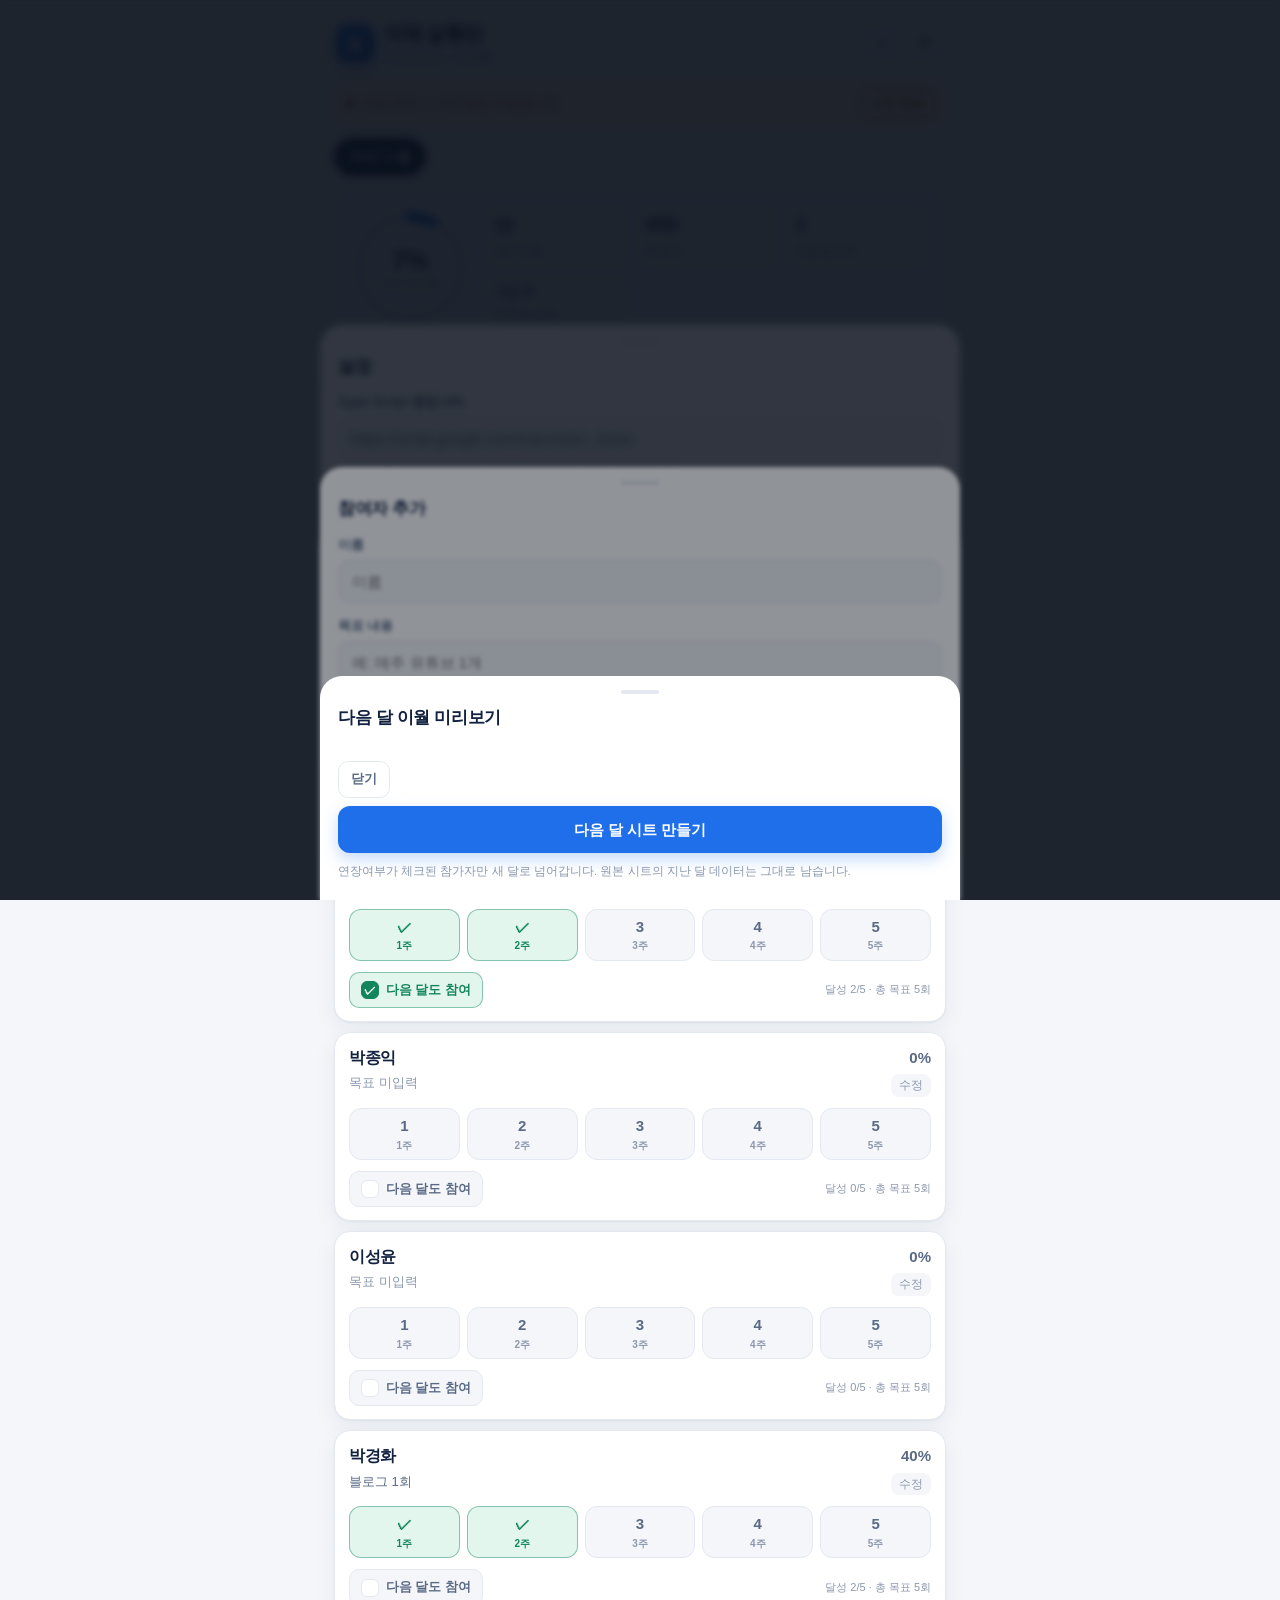
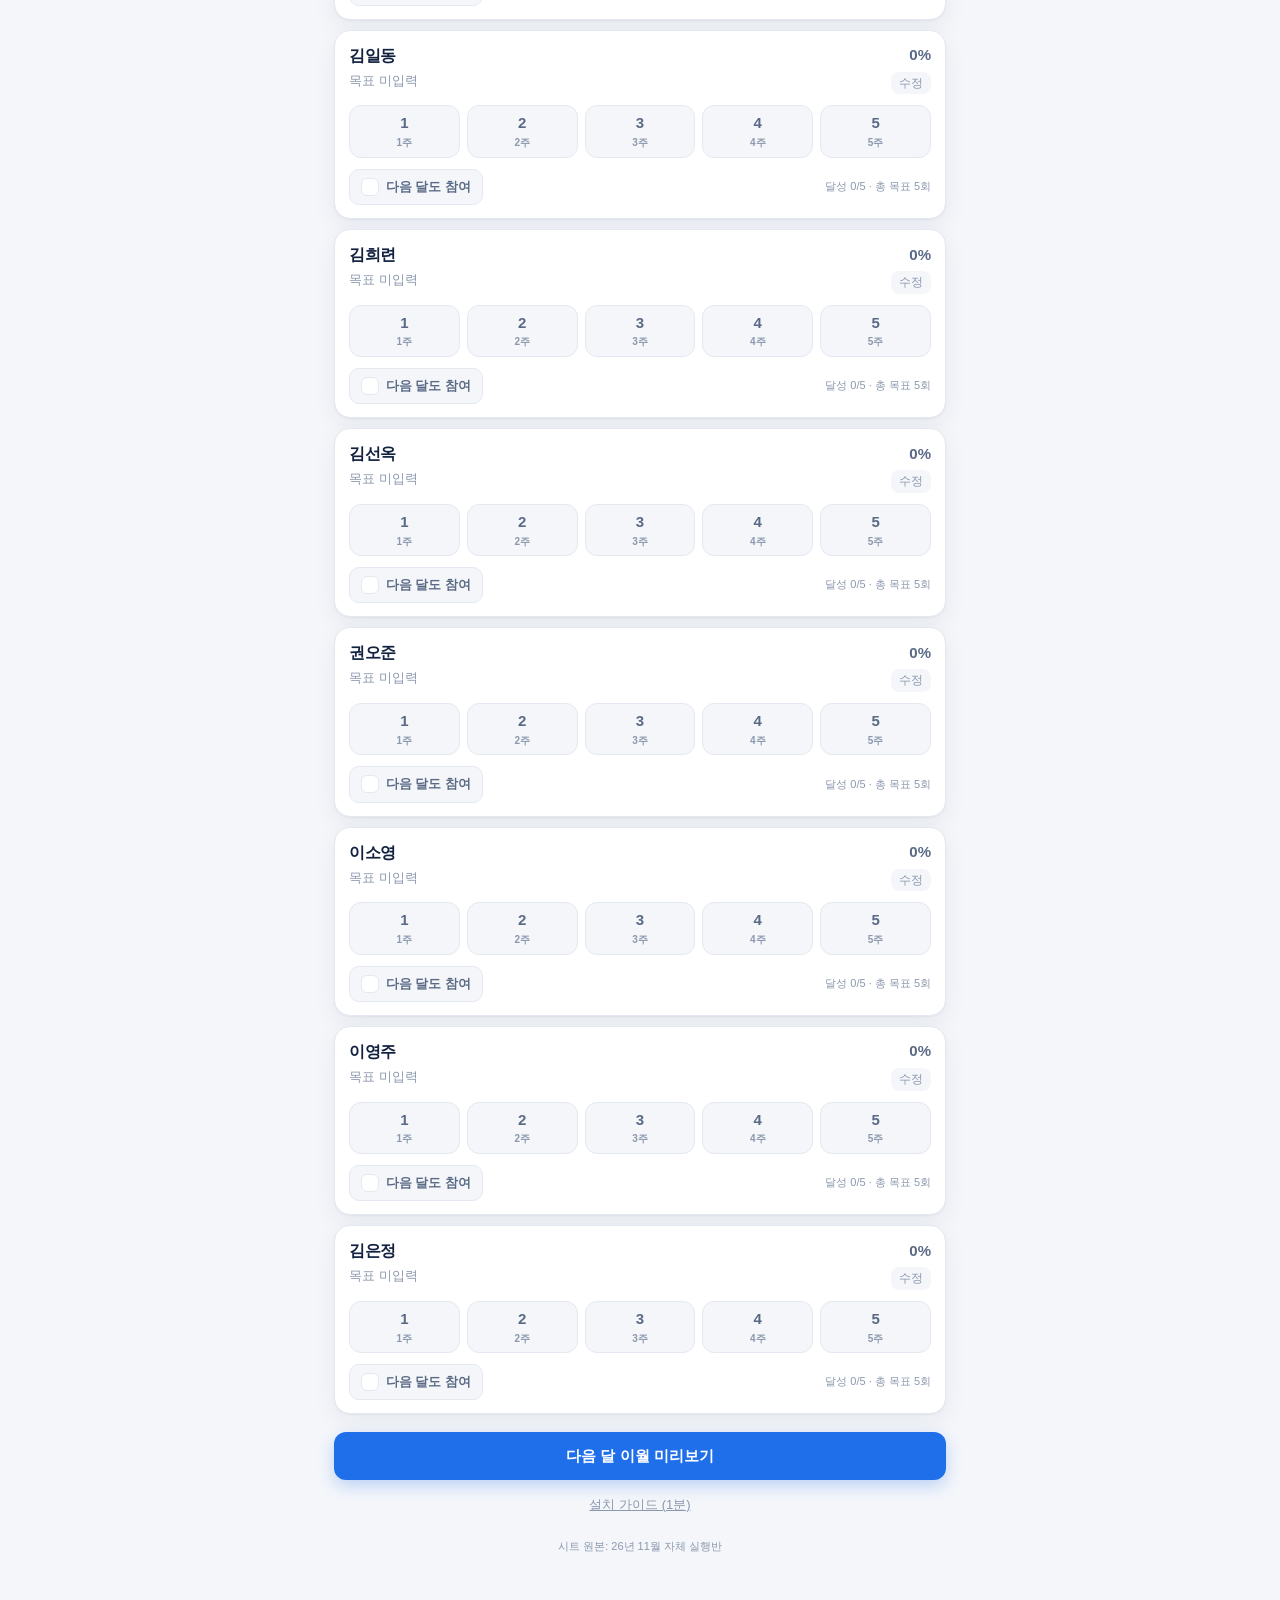
==== index.html @ 79e4e996 "실행반 웹앱: 시트 연동 체크리스트 UI + Apps Script 백엔드" ====
<!DOCTYPE html>
<html lang="ko">
<head>
<meta charset="utf-8">
<meta name="viewport" content="width=device-width, initial-scale=1, viewport-fit=cover">
<meta name="theme-color" content="#12213f">
<title>자체 실행반</title>
<link rel="stylesheet" href="assets/app.css">
</head>
<body>
<div class="app">

  <header class="topbar">
    <div class="brand">
      <span class="logo">실</span>
      <div>
        <h1>자체 실행반</h1>
        <p id="periodLine" class="period">기간 (11/1 ~ 11/29)</p>
      </div>
    </div>
    <div class="topbar-actions">
      <button id="refreshBtn" class="icon-btn" title="새로고침" aria-label="새로고침">↻</button>
      <button id="settingsBtn" class="icon-btn" title="설정" aria-label="설정">⚙</button>
    </div>
  </header>

  <div id="modeBanner" class="banner">
    <span class="dot"></span>
    <span id="modeText">시연 모드 — 기기에만 저장됩니다</span>
    <button id="connectBtn" class="banner-btn">시트 연결</button>
  </div>

  <div class="month-strip">
    <div id="monthChips" class="chips"></div>
  </div>

  <section class="summary card">
    <div class="ring-wrap">
      <svg class="ring" viewBox="0 0 120 120" aria-hidden="true">
        <circle class="ring-bg" cx="60" cy="60" r="52"></circle>
        <circle id="ringFill" class="ring-fill" cx="60" cy="60" r="52"></circle>
      </svg>
      <div class="ring-label">
        <strong id="sumRate">0%</strong>
        <span>전체 달성률</span>
      </div>
    </div>
    <div class="summary-stats">
      <div class="stat">
        <strong id="sumMembers">0</strong><span>참여 인원</span>
      </div>
      <div class="stat">
        <strong id="sumChecks">0</strong><span>총 체크</span>
      </div>
      <div class="stat">
        <strong id="sumRenew">0</strong><span>다음 달 연장</span>
      </div>
      <div class="stat stat-wide">
        <strong id="sumWeek">이번 주</strong><span id="sumWeekSub">3주차</span>
      </div>
    </div>
  </section>

  <section class="card chart-card">
    <div class="card-head">
      <h2>개인별 진도</h2>
      <span id="chartHint" class="hint">막대를 누르면 해당 참가자로 이동</span>
    </div>
    <div id="chart" class="chart"></div>
  </section>

  <section class="list-head">
    <h2>참가자 <span id="listCount" class="count">0</span></h2>
    <button id="addBtn" class="ghost-btn">+ 참여자 추가</button>
  </section>

  <div id="memberList" class="member-list"></div>

  <div class="footer-actions">
    <button id="rolloverBtn" class="primary-btn">다음 달 이월 미리보기</button>
    <a class="link-btn" href="guide.html">설치 가이드 (1분)</a>
  </div>

  <p class="foot-note">시트 원본: <span id="sheetLabel">26년 11월 자체 실행반</span></p>
</div>

<!-- 설정 -->
<div id="settingsSheet" class="sheet-backdrop" hidden>
  <div class="sheet">
    <div class="sheet-handle"></div>
    <h2>설정</h2>

    <label class="field">
      <span>Apps Script 웹앱 URL</span>
      <input id="apiUrlInput" type="url" inputmode="url" placeholder="https://script.google.com/macros/s/.../exec" autocomplete="off" spellcheck="false">
      <small>Code.gs를 시트에 붙이고 웹앱으로 배포하면 나오는 주소입니다.</small>
    </label>

    <div class="row-actions">
      <button id="testBtn" class="ghost-btn">연결 테스트</button>
      <button id="saveUrlBtn" class="primary-btn small">저장</button>
      <button id="clearUrlBtn" class="ghost-btn danger">연결 해제</button>
    </div>
    <p id="testResult" class="test-result"></p>

    <label class="field">
      <span>내 이름 (내 행 강조)</span>
      <input id="myNameInput" type="text" placeholder="예: 박종익" autocomplete="off">
      <small>입력하면 목록 맨 위에 내 카드가 고정됩니다.</small>
    </label>

    <div class="settings-info">
      <div><span>모드</span><strong id="infoMode">시연</strong></div>
      <div><span>시트</span><strong id="infoSheet">26년 11월 자체 실행반</strong></div>
      <div><span>스냅샷</span><strong id="infoSnapshot">2026-11-19</strong></div>
    </div>

    <div class="row-actions">
      <a class="ghost-btn" href="guide.html">설치 가이드</a>
      <button id="resetDemoBtn" class="ghost-btn danger">시연 데이터 초기화</button>
    </div>
    <button class="sheet-close" data-close="settingsSheet">닫기</button>
  </div>
</div>

<!-- 목표 수정 -->
<div id="goalSheet" class="sheet-backdrop" hidden>
  <div class="sheet">
    <div class="sheet-handle"></div>
    <h2 id="goalTitle">목표 수정</h2>
    <label class="field">
      <span>목표 내용</span>
      <input id="goalText" type="text" placeholder="예: 매주 블로그 1회" autocomplete="off">
    </label>
    <label class="field">
      <span>이번 달 총 목표 횟수</span>
      <input id="goalTotal" type="number" min="1" max="31" inputmode="numeric">
      <small>주차 체크 수 ÷ 총 목표 = 달성률</small>
    </label>
    <div class="row-actions">
      <button class="ghost-btn" data-close="goalSheet">취소</button>
      <button id="goalSaveBtn" class="primary-btn">저장</button>
    </div>
  </div>
</div>

<!-- 참여자 추가 -->
<div id="addSheet" class="sheet-backdrop" hidden>
  <div class="sheet">
    <div class="sheet-handle"></div>
    <h2>참여자 추가</h2>
    <label class="field">
      <span>이름</span>
      <input id="addName" type="text" placeholder="이름" autocomplete="off">
    </label>
    <label class="field">
      <span>목표 내용</span>
      <input id="addGoal" type="text" placeholder="예: 매주 유튜브 1개" autocomplete="off">
    </label>
    <label class="field">
      <span>이번 달 총 목표 횟수</span>
      <input id="addTotal" type="number" min="1" max="31" value="5" inputmode="numeric">
    </label>
    <div class="row-actions">
      <button class="ghost-btn" data-close="addSheet">취소</button>
      <button id="addSaveBtn" class="primary-btn">추가</button>
    </div>
  </div>
</div>

<!-- 다음 달 이월 -->
<div id="rollSheet" class="sheet-backdrop" hidden>
  <div class="sheet">
    <div class="sheet-handle"></div>
    <h2>다음 달 이월 미리보기</h2>
    <p id="rollSummary" class="roll-summary"></p>
    <div id="rollList" class="roll-list"></div>
    <div class="row-actions">
      <button class="ghost-btn" data-close="rollSheet">닫기</button>
      <button id="rollConfirmBtn" class="primary-btn">다음 달 시트 만들기</button>
    </div>
    <p class="tiny">연장여부가 체크된 참가자만 새 달로 넘어갑니다. 원본 시트의 지난 달 데이터는 그대로 남습니다.</p>
  </div>
</div>

<div id="toast" class="toast" hidden></div>

<script src="assets/snapshot.js"></script>
<script src="assets/app.js"></script>
</body>
</html>
---- assets/app.css ----
/* 자체 실행반 — 모바일 우선 스타일 */
:root{
  --bg:#f4f6fa;
  --card:#ffffff;
  --ink:#12213f;
  --ink-2:#5a6a85;
  --ink-3:#8b98ad;
  --line:#e4e9f1;
  --brand:#1f6feb;
  --brand-soft:#e8f0ff;
  --ok:#12855b;
  --ok-soft:#e3f6ee;
  --warn:#b4530a;
  --warn-soft:#fdf0e2;
  --shadow:0 1px 2px rgba(18,33,63,.05), 0 8px 24px rgba(18,33,63,.06);
  --radius:16px;
  --tap:46px;
}
@media (prefers-color-scheme: dark){
  :root{
    --bg:#0d1420; --card:#151e2d; --ink:#eaf0fa; --ink-2:#a9b6cc; --ink-3:#7c8aa1;
    --line:#243146; --brand:#5b9bff; --brand-soft:#1b2b45; --ok:#3ecf94; --ok-soft:#16352a;
    --warn:#f0a55f; --warn-soft:#3a2a19;
    --shadow:0 1px 2px rgba(0,0,0,.4), 0 10px 28px rgba(0,0,0,.35);
  }
}
*{box-sizing:border-box;-webkit-tap-highlight-color:transparent}
html,body{margin:0;padding:0}
body{
  background:var(--bg); color:var(--ink);
  font-family:"Pretendard","Apple SD Gothic Neo","Malgun Gothic",-apple-system,BlinkMacSystemFont,"Segoe UI",Roboto,sans-serif;
  font-size:16px; line-height:1.45;
  -webkit-text-size-adjust:100%;
  padding-bottom:env(safe-area-inset-bottom);
}
.app{max-width:640px;margin:0 auto;padding:14px 14px 40px}
h1,h2{margin:0;font-weight:700;letter-spacing:-.02em}
button{font:inherit;color:inherit;cursor:pointer}
a{color:var(--brand);text-decoration:none}

/* 상단 */
.topbar{display:flex;align-items:center;justify-content:space-between;gap:10px;padding:6px 2px 12px}
.brand{display:flex;align-items:center;gap:10px;min-width:0}
.logo{
  width:38px;height:38px;border-radius:12px;flex:0 0 auto;
  background:linear-gradient(145deg,#2b7bff,#1449b8);color:#fff;
  display:grid;place-items:center;font-weight:800;font-size:18px;
  box-shadow:0 6px 14px rgba(31,111,235,.28);
}
.brand h1{font-size:19px}
.period{margin:1px 0 0;font-size:12.5px;color:var(--ink-3);white-space:nowrap;overflow:hidden;text-overflow:ellipsis}
.topbar-actions{display:flex;gap:6px}
.icon-btn{
  width:38px;height:38px;border-radius:12px;border:1px solid var(--line);
  background:var(--card);font-size:17px;display:grid;place-items:center;
}
.icon-btn:active{transform:scale(.96)}

/* 모드 배너 */
.banner{
  display:flex;align-items:center;gap:8px;
  background:var(--warn-soft);color:var(--warn);
  border:1px solid color-mix(in srgb, var(--warn) 22%, transparent);
  border-radius:12px;padding:9px 11px;font-size:13px;margin-bottom:10px;
}
.banner.live{background:var(--ok-soft);color:var(--ok);border-color:color-mix(in srgb, var(--ok) 24%, transparent)}
.banner .dot{width:8px;height:8px;border-radius:50%;background:currentColor;flex:0 0 auto}
.banner span{flex:1;min-width:0}
.banner-btn{
  border:1px solid currentColor;background:transparent;color:inherit;
  border-radius:9px;padding:5px 10px;font-size:12px;font-weight:600;
}

/* 월 칩 */
.month-strip{overflow-x:auto;margin:0 -14px 12px;padding:0 14px;scrollbar-width:none}
.month-strip::-webkit-scrollbar{display:none}
.chips{display:flex;gap:7px}
.chip{
  border:1px solid var(--line);background:var(--card);color:var(--ink-2);
  border-radius:999px;padding:8px 14px;font-size:13.5px;font-weight:600;white-space:nowrap;
}
.chip.on{background:var(--ink);border-color:var(--ink);color:#fff}
@media (prefers-color-scheme: dark){ .chip.on{background:var(--brand);border-color:var(--brand);color:#08121f} }

/* 카드 */
.card{background:var(--card);border:1px solid var(--line);border-radius:var(--radius);box-shadow:var(--shadow);padding:16px}
.card + .card{margin-top:12px}
.card-head{display:flex;align-items:baseline;justify-content:space-between;gap:8px;margin-bottom:12px}
.card-head h2{font-size:15px}
.hint{font-size:11.5px;color:var(--ink-3)}

/* 요약 */
.summary{display:flex;gap:16px;align-items:center}
.ring-wrap{position:relative;width:118px;height:118px;flex:0 0 auto}
.ring{width:118px;height:118px;transform:rotate(-90deg)}
.ring-bg{fill:none;stroke:var(--line);stroke-width:11}
.ring-fill{
  fill:none;stroke:var(--brand);stroke-width:11;stroke-linecap:round;
  stroke-dasharray:327;stroke-dashoffset:327;
  transition:stroke-dashoffset .6s cubic-bezier(.4,0,.2,1);
}
.ring-label{position:absolute;inset:0;display:grid;place-content:center;text-align:center}
.ring-label strong{font-size:26px;letter-spacing:-.03em;line-height:1.1}
.ring-label span{font-size:10.5px;color:var(--ink-3)}
.summary-stats{display:grid;grid-template-columns:1fr 1fr;gap:8px;flex:1;min-width:0}
.stat{background:var(--bg);border-radius:12px;padding:8px 10px}
.stat strong{display:block;font-size:17px;letter-spacing:-.02em}
.stat span{font-size:11px;color:var(--ink-3)}
.stat-wide{grid-column:1 / -1;display:flex;align-items:baseline;gap:6px}
.stat-wide strong{font-size:12px;color:var(--ink-2);font-weight:600}

/* 그래프 */
.chart{display:flex;flex-direction:column;gap:9px}
.bar-row{display:grid;grid-template-columns:66px 1fr 42px;gap:9px;align-items:center;background:none;border:0;padding:2px 0;text-align:left;width:100%}
.bar-name{font-size:13px;font-weight:600;overflow:hidden;text-overflow:ellipsis;white-space:nowrap}
.bar-track{height:9px;border-radius:6px;background:var(--line);overflow:hidden}
.bar-fill{height:100%;border-radius:6px;background:var(--brand);transition:width .5s cubic-bezier(.4,0,.2,1)}
.bar-fill.full{background:var(--ok)}
.bar-val{font-size:12px;color:var(--ink-2);text-align:right;font-variant-numeric:tabular-nums}

/* 목록 */
.list-head{display:flex;align-items:center;justify-content:space-between;padding:18px 2px 8px}
.list-head h2{font-size:15px}
.count{color:var(--ink-3);font-weight:500;font-size:13px}
.ghost-btn{
  border:1px solid var(--line);background:var(--card);color:var(--ink-2);
  border-radius:10px;padding:8px 12px;font-size:13px;font-weight:600;
}
.ghost-btn:active{transform:scale(.98)}
.ghost-btn.danger{color:#c0392b;border-color:color-mix(in srgb,#c0392b 30%,var(--line))}
.primary-btn{
  border:0;background:var(--brand);color:#fff;border-radius:12px;
  padding:13px 18px;font-size:15px;font-weight:700;width:100%;
  box-shadow:0 6px 16px rgba(31,111,235,.26);
}
.primary-btn.small{width:auto;padding:9px 16px;font-size:13.5px;box-shadow:none}
.primary-btn:active{transform:scale(.99)}

/* 참가자 카드 */
.member-list{display:flex;flex-direction:column;gap:10px}
.member{
  background:var(--card);border:1px solid var(--line);border-radius:var(--radius);
  padding:13px 14px;box-shadow:var(--shadow);scroll-margin-top:14px;
  transition:border-color .3s, box-shadow .3s;
}
.member.me{border-color:color-mix(in srgb,var(--brand) 55%,var(--line));box-shadow:0 0 0 3px var(--brand-soft)}
.member.flash{box-shadow:0 0 0 3px var(--brand-soft)}
.member-top{display:flex;align-items:center;gap:8px}
.member-name{font-size:16px;font-weight:700;letter-spacing:-.02em}
.badge{font-size:10.5px;font-weight:700;padding:2px 7px;border-radius:999px;background:var(--brand-soft);color:var(--brand)}
.badge.renew{background:var(--ok-soft);color:var(--ok)}
.member-rate{margin-left:auto;font-size:15px;font-weight:800;font-variant-numeric:tabular-nums;color:var(--ink-2)}
.member-rate.full{color:var(--ok)}
.goal-line{margin-top:5px;font-size:13px;color:var(--ink-2);display:flex;gap:6px;align-items:flex-start;flex-wrap:wrap}
.goal-line.empty{color:var(--ink-3);font-style:normal}
.goal-text{flex:1 1 120px;min-width:0}
.edit-btn{
  border:0;background:var(--bg);color:var(--ink-3);border-radius:8px;
  padding:3px 8px;font-size:11.5px;flex:0 0 auto;
}
.weeks{display:flex;gap:7px;margin-top:11px}
.week-btn{
  flex:1 1 0;min-height:var(--tap);border-radius:12px;border:1.5px solid var(--line);
  background:var(--bg);color:var(--ink-3);font-size:12px;font-weight:700;
  display:flex;flex-direction:column;align-items:center;justify-content:center;gap:2px;
  padding:6px 2px;
}
.week-btn .n{font-size:15px;font-weight:800;color:var(--ink-2)}
.week-btn .t{font-size:10px;font-weight:600}
.week-btn.on{background:var(--ok-soft);border-color:color-mix(in srgb,var(--ok) 45%,transparent);color:var(--ok)}
.week-btn.on .n{color:var(--ok)}
.week-btn.now{box-shadow:inset 0 0 0 1px color-mix(in srgb,var(--brand) 40%,transparent)}
.week-btn:active{transform:scale(.97)}
.renew-row{margin-top:11px;display:flex;align-items:center;gap:8px}
.renew-toggle{
  display:flex;align-items:center;gap:7px;border:1px solid var(--line);
  background:var(--bg);border-radius:10px;padding:8px 11px;font-size:12.5px;color:var(--ink-2);
  font-weight:600;
}
.renew-toggle .box{
  width:18px;height:18px;border-radius:6px;border:1.5px solid var(--line);
  background:var(--card);display:grid;place-items:center;font-size:12px;color:transparent;
}
.renew-toggle.on{border-color:color-mix(in srgb,var(--ok) 45%,transparent);background:var(--ok-soft);color:var(--ok)}
.renew-toggle.on .box{background:var(--ok);border-color:var(--ok);color:#fff}
.member-note{margin-left:auto;font-size:11px;color:var(--ink-3)}

/* 푸터 */
.footer-actions{margin-top:18px;display:flex;flex-direction:column;gap:10px;align-items:center}
.link-btn{font-size:13px;color:var(--ink-3);text-decoration:underline;padding:6px}
.foot-note{text-align:center;font-size:11px;color:var(--ink-3);margin-top:18px}

/* 바텀시트 */
.sheet-backdrop{
  position:fixed;inset:0;background:rgba(9,16,28,.45);z-index:40;
  display:flex;align-items:flex-end;justify-content:center;
  backdrop-filter:blur(2px);
}
.sheet{
  width:100%;max-width:640px;max-height:88vh;overflow-y:auto;
  background:var(--card);border-radius:22px 22px 0 0;padding:8px 18px calc(20px + env(safe-area-inset-bottom));
  animation:sheetUp .22s ease-out;
}
@keyframes sheetUp{from{transform:translateY(28px);opacity:.6}to{transform:translateY(0);opacity:1}}
.sheet-handle{width:38px;height:4px;border-radius:3px;background:var(--line);margin:6px auto 12px}
.sheet h2{font-size:17px;margin-bottom:14px}
.field{display:block;margin-bottom:14px}
.field span{display:block;font-size:12.5px;font-weight:700;color:var(--ink-2);margin-bottom:6px}
.field input{
  width:100%;border:1px solid var(--line);background:var(--bg);color:var(--ink);
  border-radius:11px;padding:12px 13px;font-size:15px;
}
.field input:focus{outline:2px solid color-mix(in srgb,var(--brand) 45%,transparent);outline-offset:1px}
.field small{display:block;margin-top:5px;font-size:11.5px;color:var(--ink-3)}
.row-actions{display:flex;gap:8px;align-items:center;flex-wrap:wrap;margin-bottom:8px}
.row-actions .primary-btn{margin-left:auto}
.test-result{font-size:12.5px;min-height:18px;margin:2px 0 14px;color:var(--ink-2)}
.test-result.ok{color:var(--ok)}
.test-result.err{color:#c0392b}
.settings-info{display:flex;flex-direction:column;gap:7px;background:var(--bg);border-radius:12px;padding:12px;margin:6px 0 14px}
.settings-info div{display:flex;justify-content:space-between;gap:10px;font-size:12.5px}
.settings-info span{color:var(--ink-3)}
.settings-info strong{font-weight:600;max-width:62%;text-align:right;overflow:hidden;text-overflow:ellipsis;white-space:nowrap}
.sheet-close{
  width:100%;border:1px solid var(--line);background:var(--bg);color:var(--ink-2);
  border-radius:12px;padding:12px;font-size:14px;font-weight:600;margin-top:6px;
}
.roll-summary{font-size:13.5px;color:var(--ink-2);margin:0 0 12px}
.roll-list{display:flex;flex-direction:column;gap:8px;margin-bottom:16px}
.roll-item{display:flex;align-items:center;gap:9px;background:var(--bg);border-radius:11px;padding:10px 12px;font-size:13.5px}
.roll-item .num{width:22px;height:22px;border-radius:7px;background:var(--card);display:grid;place-items:center;font-size:11px;color:var(--ink-3);font-weight:700}
.roll-item .g{margin-left:auto;font-size:11.5px;color:var(--ink-3);max-width:52%;text-align:right;overflow:hidden;text-overflow:ellipsis;white-space:nowrap}
.roll-empty{font-size:13px;color:var(--ink-3);padding:14px;text-align:center;background:var(--bg);border-radius:11px;margin-bottom:16px}
.tiny{font-size:11.5px;color:var(--ink-3);margin:10px 0 0}

/* 토스트 */
.toast{
  position:fixed;left:50%;bottom:calc(26px + env(safe-area-inset-bottom));transform:translateX(-50%);
  background:var(--ink);color:#fff;font-size:13px;padding:11px 16px;border-radius:12px;
  z-index:60;max-width:88vw;text-align:center;box-shadow:0 10px 24px rgba(0,0,0,.25);
}
.toast.err{background:#b32c1e}

@media (min-width:560px){
  .month-strip{margin:0 0 12px;padding:0}
  .summary-stats{grid-template-columns:1fr 1fr 1fr}
  .stat-wide{grid-column:auto;flex-direction:column;align-items:flex-start}
}
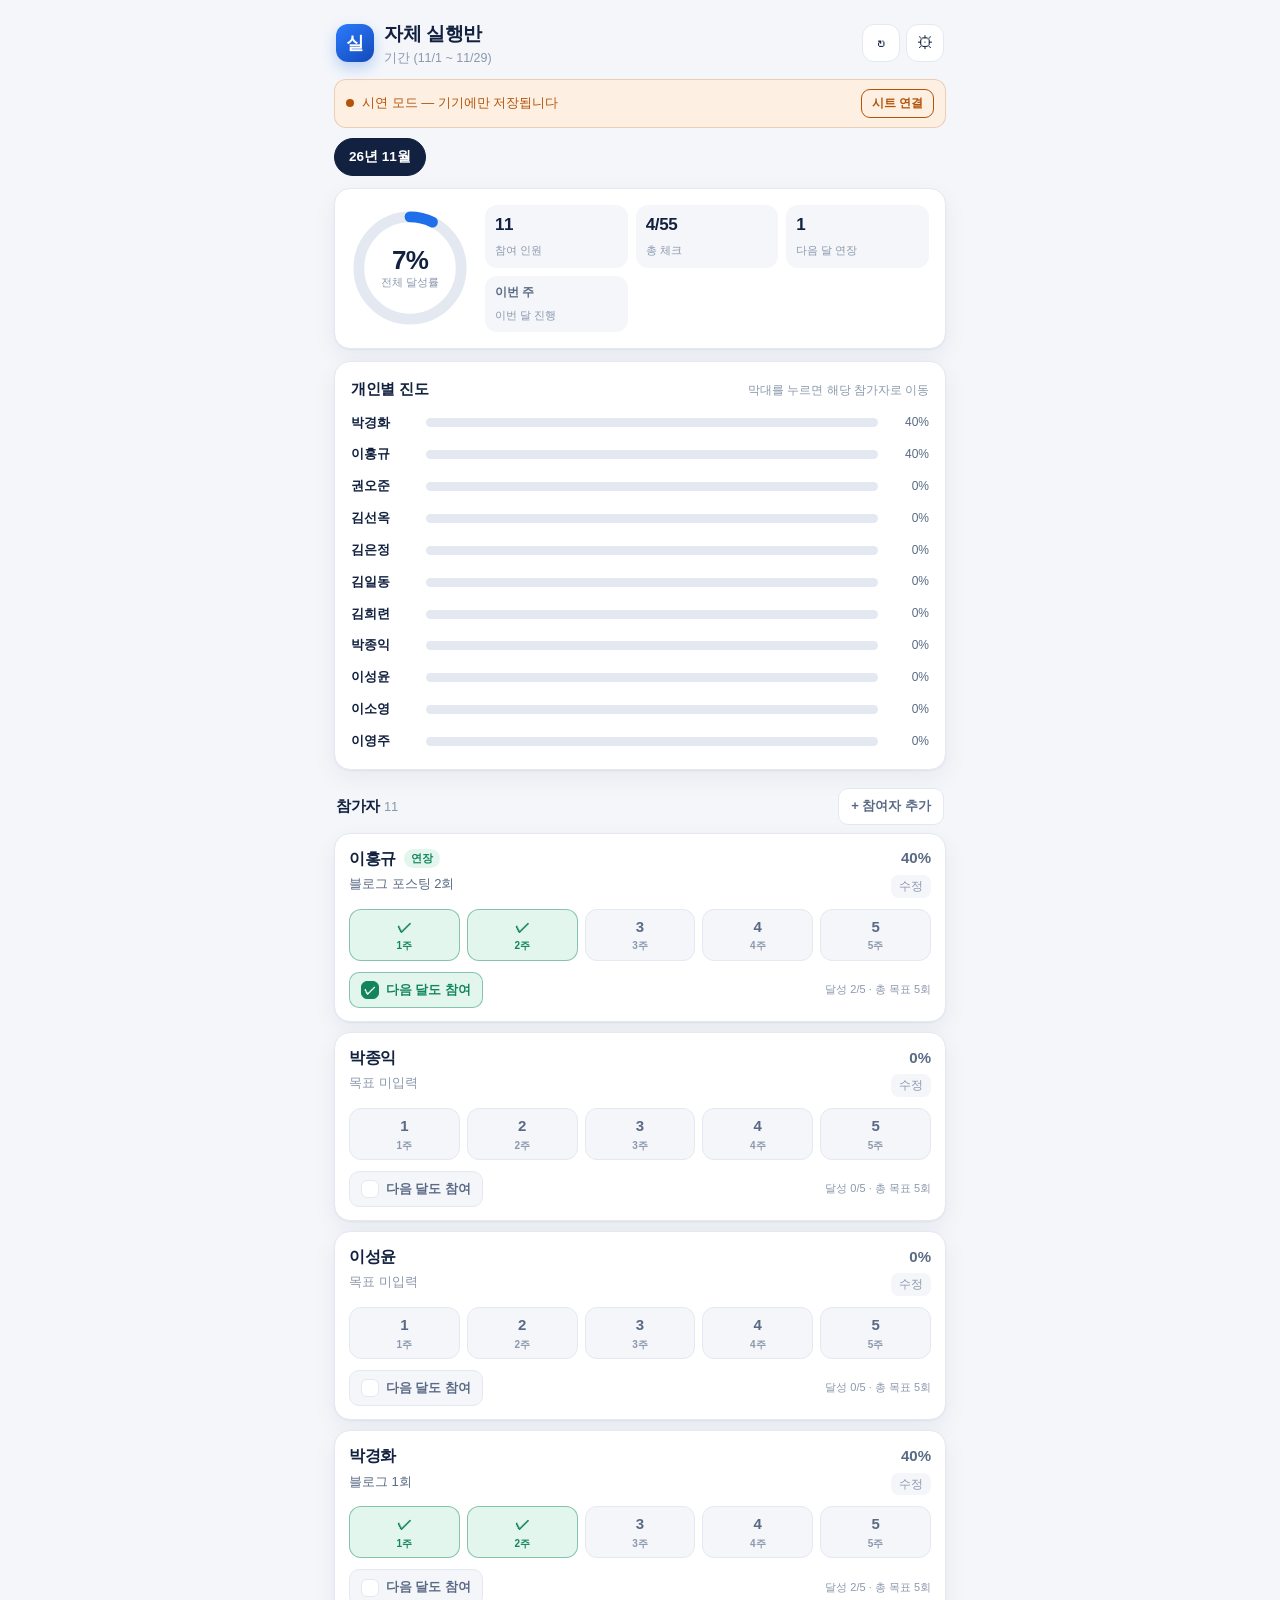
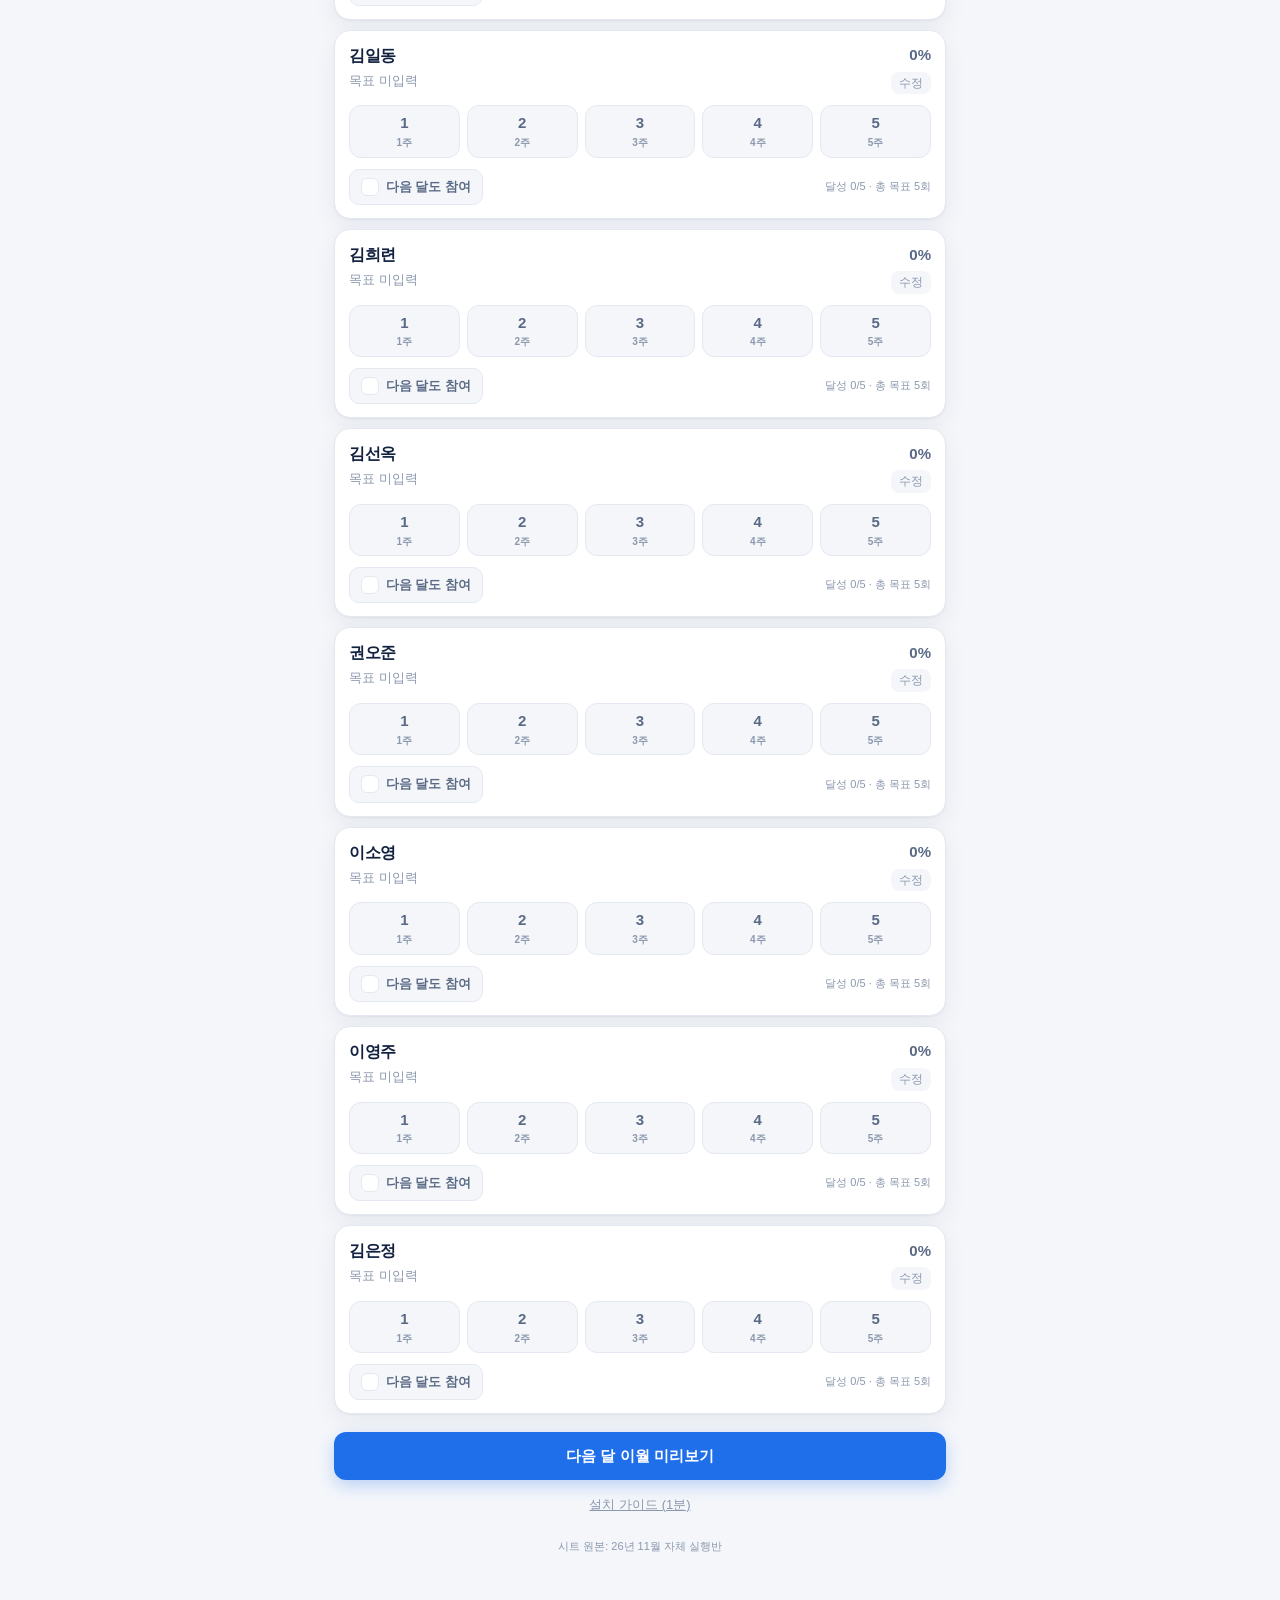
==== commit 7104d25c: "chore: 자산 캐시 버전 추가" ====
--- a/index.html
+++ b/index.html
@@ -5,7 +5,7 @@
 <meta name="viewport" content="width=device-width, initial-scale=1, viewport-fit=cover">
 <meta name="theme-color" content="#12213f">
 <title>자체 실행반</title>
-<link rel="stylesheet" href="assets/app.css">
+<link rel="stylesheet" href="assets/app.css?v=20261119a">
 </head>
 <body>
 <div class="app">
@@ -185,7 +185,7 @@
 
 <div id="toast" class="toast" hidden></div>
 
-<script src="assets/snapshot.js"></script>
-<script src="assets/app.js"></script>
+<script src="assets/snapshot.js?v=20261119a"></script>
+<script src="assets/app.js?v=20261119a"></script>
 </body>
 </html>
--- a/assets/app.css
+++ b/assets/app.css
@@ -191,6 +191,7 @@
 .foot-note{text-align:center;font-size:11px;color:var(--ink-3);margin-top:18px}
 
 /* 바텀시트 */
+.sheet-backdrop[hidden]{display:none !important}
 .sheet-backdrop{
   position:fixed;inset:0;background:rgba(9,16,28,.45);z-index:40;
   display:flex;align-items:flex-end;justify-content:center;
@@ -234,6 +235,7 @@
 .tiny{font-size:11.5px;color:var(--ink-3);margin:10px 0 0}
 
 /* 토스트 */
+.toast[hidden]{display:none !important}
 .toast{
   position:fixed;left:50%;bottom:calc(26px + env(safe-area-inset-bottom));transform:translateX(-50%);
   background:var(--ink);color:#fff;font-size:13px;padding:11px 16px;border-radius:12px;
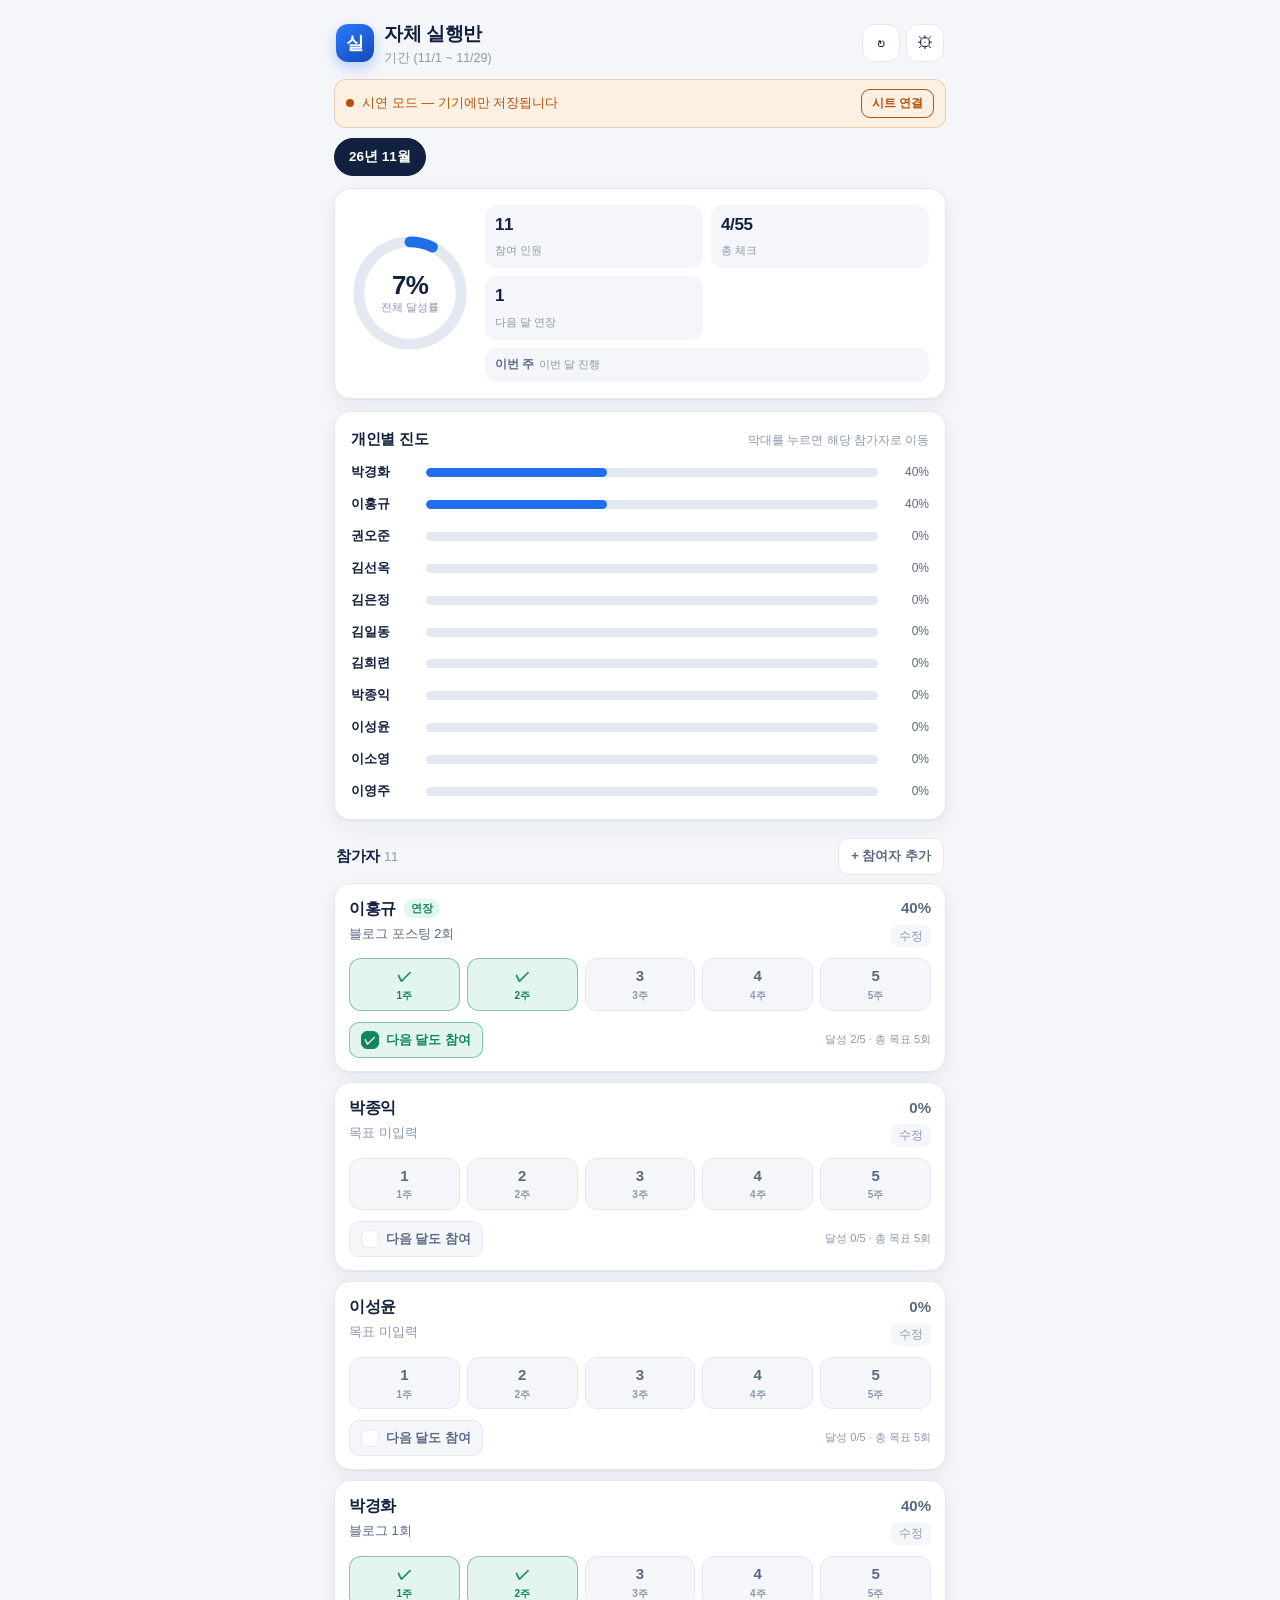
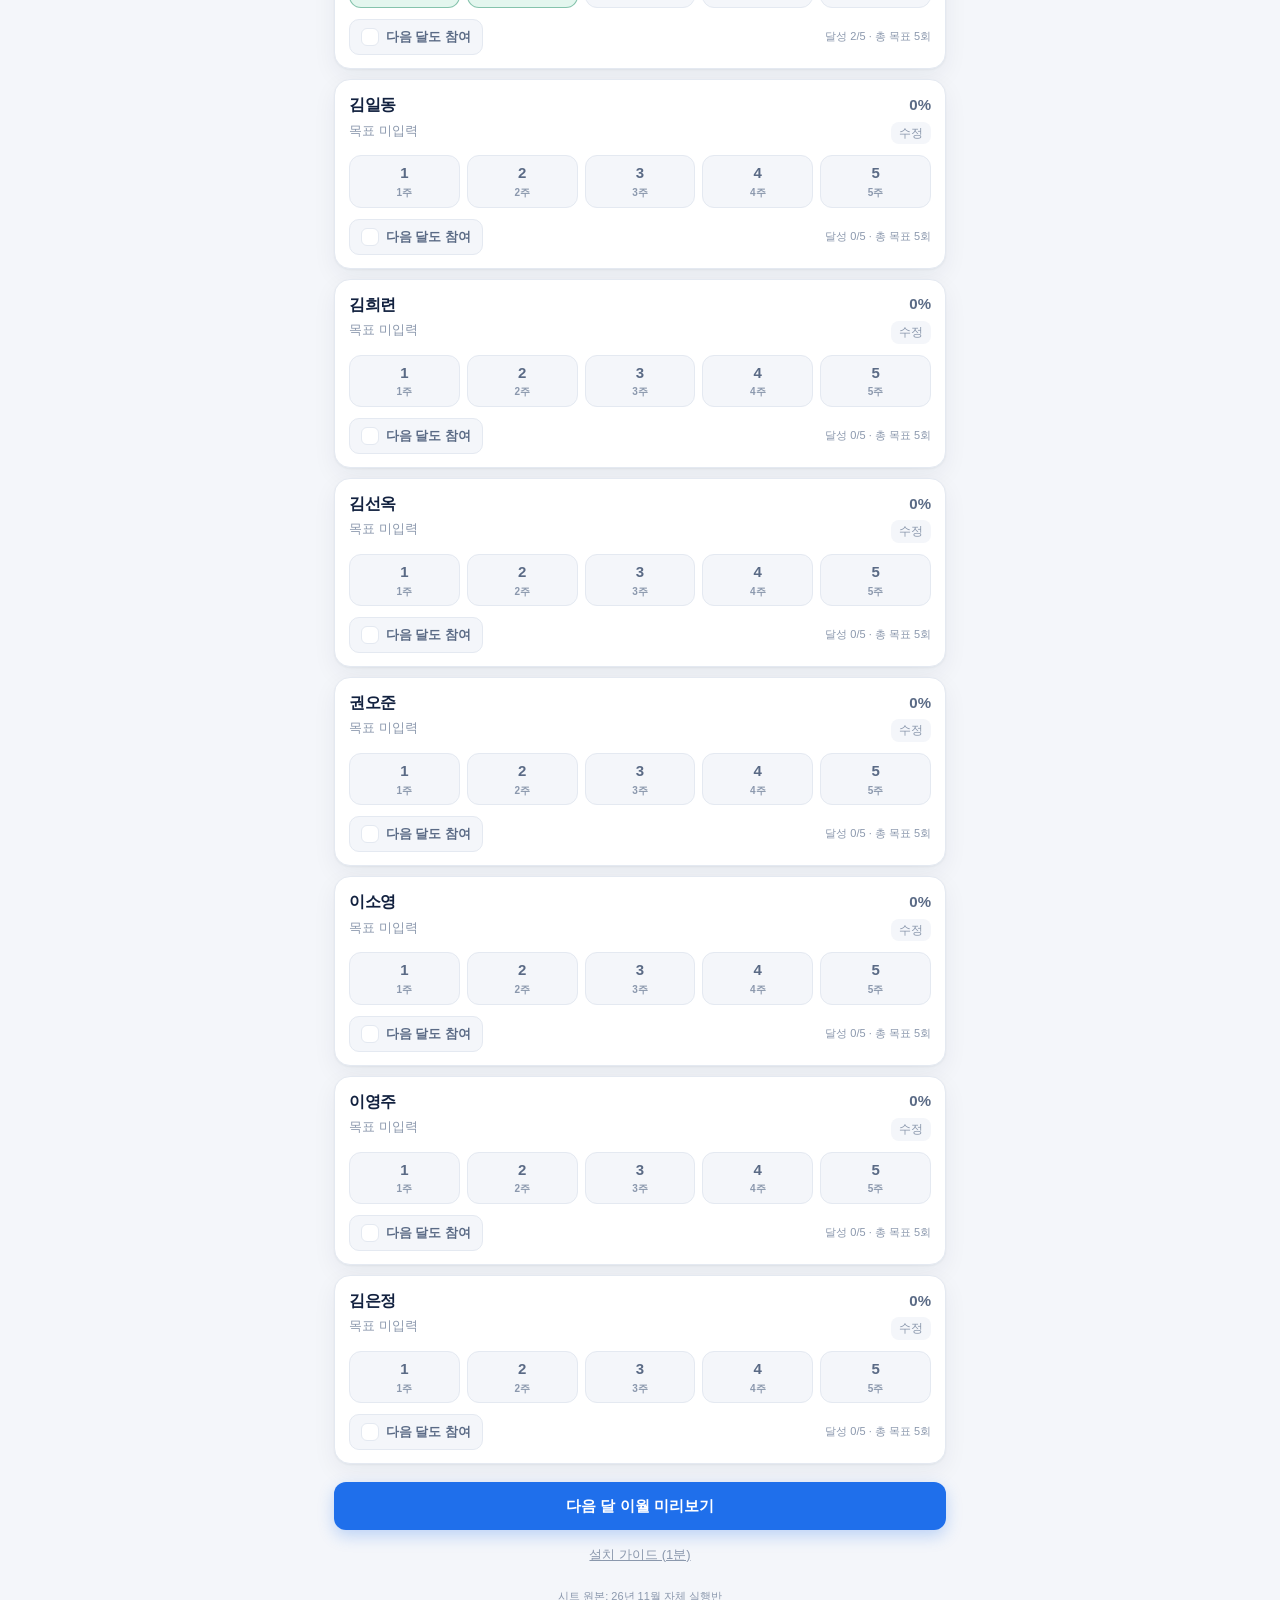
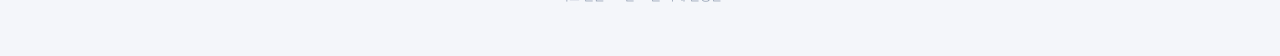
==== commit 163a45b5: "fix: 진도 막대가 보이지 않던 표시 문제, 요약 카드 배치 정리" ====
--- a/index.html
+++ b/index.html
@@ -5,7 +5,7 @@
 <meta name="viewport" content="width=device-width, initial-scale=1, viewport-fit=cover">
 <meta name="theme-color" content="#12213f">
 <title>자체 실행반</title>
-<link rel="stylesheet" href="assets/app.css?v=20261119a">
+<link rel="stylesheet" href="assets/app.css?v=20261119b">
 </head>
 <body>
 <div class="app">
@@ -185,7 +185,7 @@
 
 <div id="toast" class="toast" hidden></div>
 
-<script src="assets/snapshot.js?v=20261119a"></script>
-<script src="assets/app.js?v=20261119a"></script>
+<script src="assets/snapshot.js?v=20261119b"></script>
+<script src="assets/app.js?v=20261119b"></script>
 </body>
 </html>
--- a/assets/app.css
+++ b/assets/app.css
@@ -113,8 +113,8 @@
 .chart{display:flex;flex-direction:column;gap:9px}
 .bar-row{display:grid;grid-template-columns:66px 1fr 42px;gap:9px;align-items:center;background:none;border:0;padding:2px 0;text-align:left;width:100%}
 .bar-name{font-size:13px;font-weight:600;overflow:hidden;text-overflow:ellipsis;white-space:nowrap}
-.bar-track{height:9px;border-radius:6px;background:var(--line);overflow:hidden}
-.bar-fill{height:100%;border-radius:6px;background:var(--brand);transition:width .5s cubic-bezier(.4,0,.2,1)}
+.bar-track{display:block;height:9px;border-radius:6px;background:var(--line);overflow:hidden}
+.bar-fill{display:block;height:100%;border-radius:6px;background:var(--brand);transition:width .5s cubic-bezier(.4,0,.2,1)}
 .bar-fill.full{background:var(--ok)}
 .bar-val{font-size:12px;color:var(--ink-2);text-align:right;font-variant-numeric:tabular-nums}
 
@@ -245,6 +245,6 @@
 
 @media (min-width:560px){
   .month-strip{margin:0 0 12px;padding:0}
-  .summary-stats{grid-template-columns:1fr 1fr 1fr}
-  .stat-wide{grid-column:auto;flex-direction:column;align-items:flex-start}
-}
+  .summary-stats{grid-template-columns:1fr 1fr}
+  .stat-wide{flex-direction:row;align-items:baseline}
+}
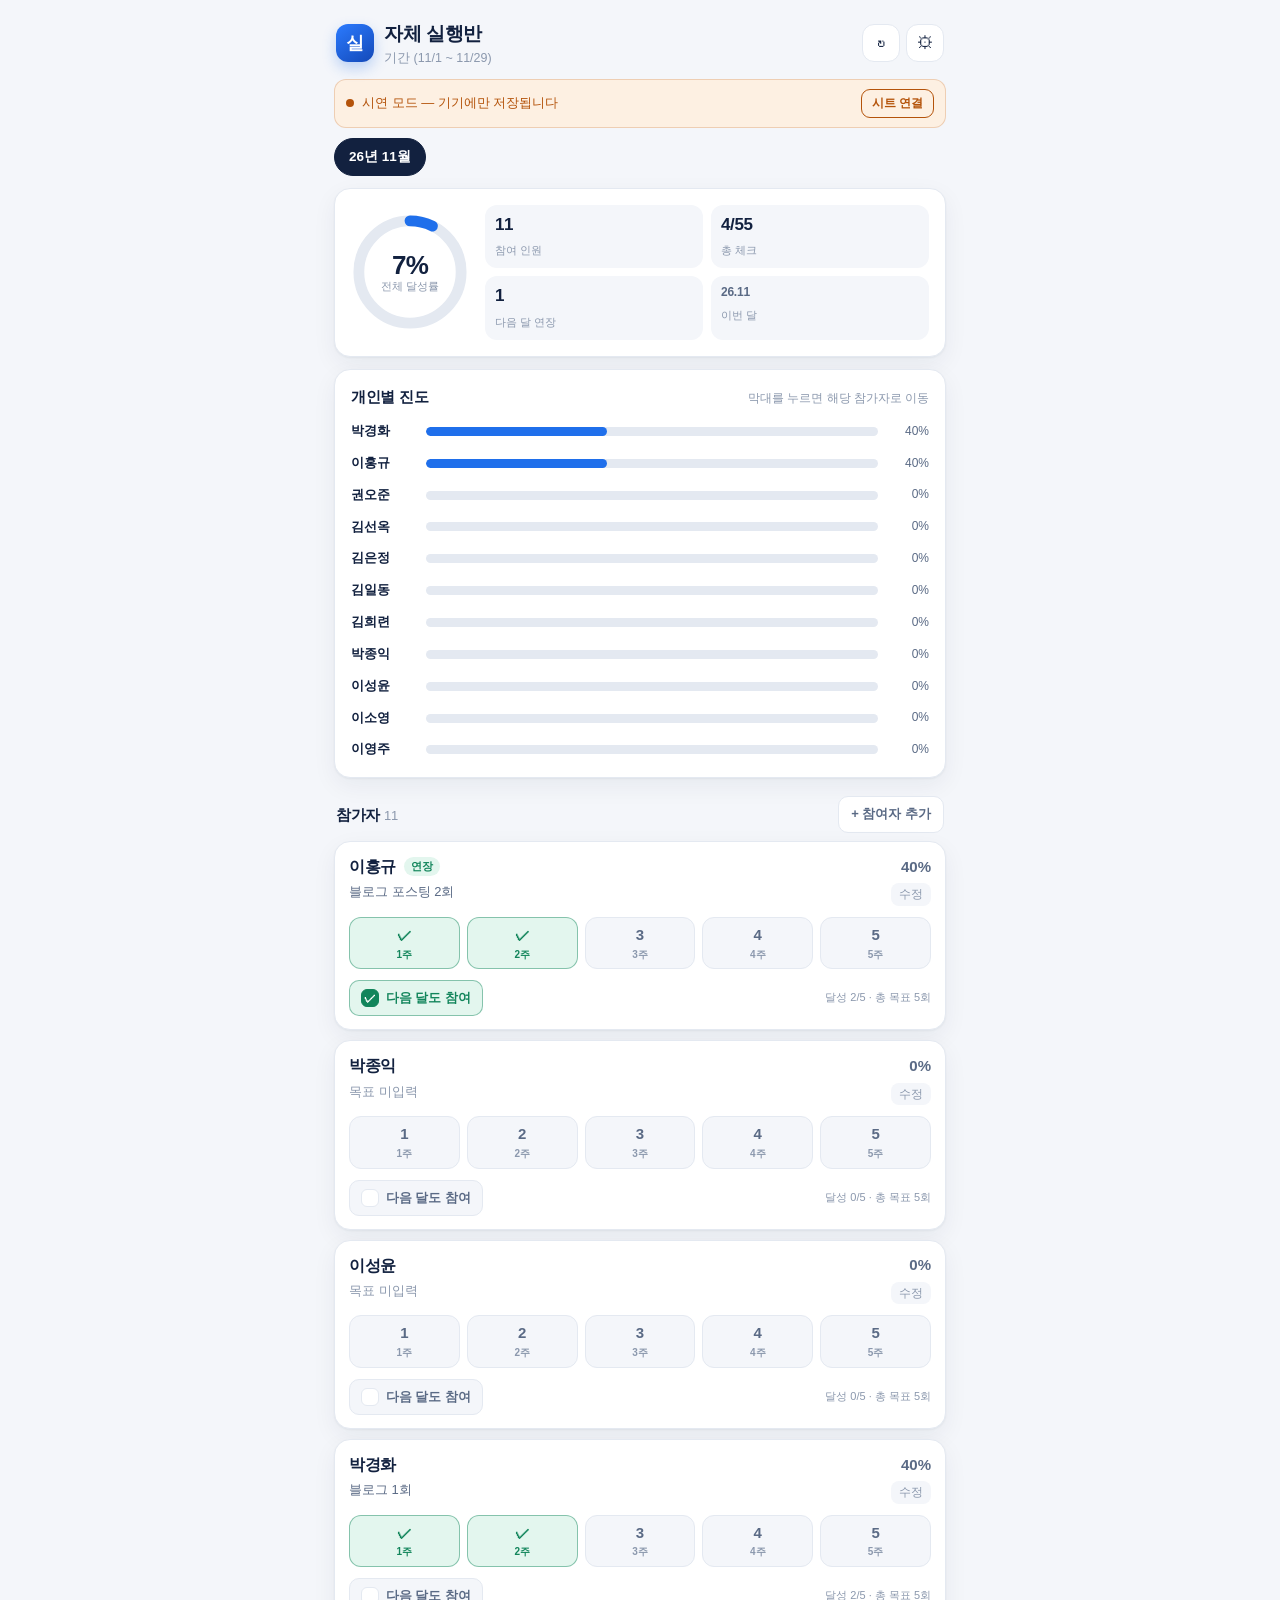
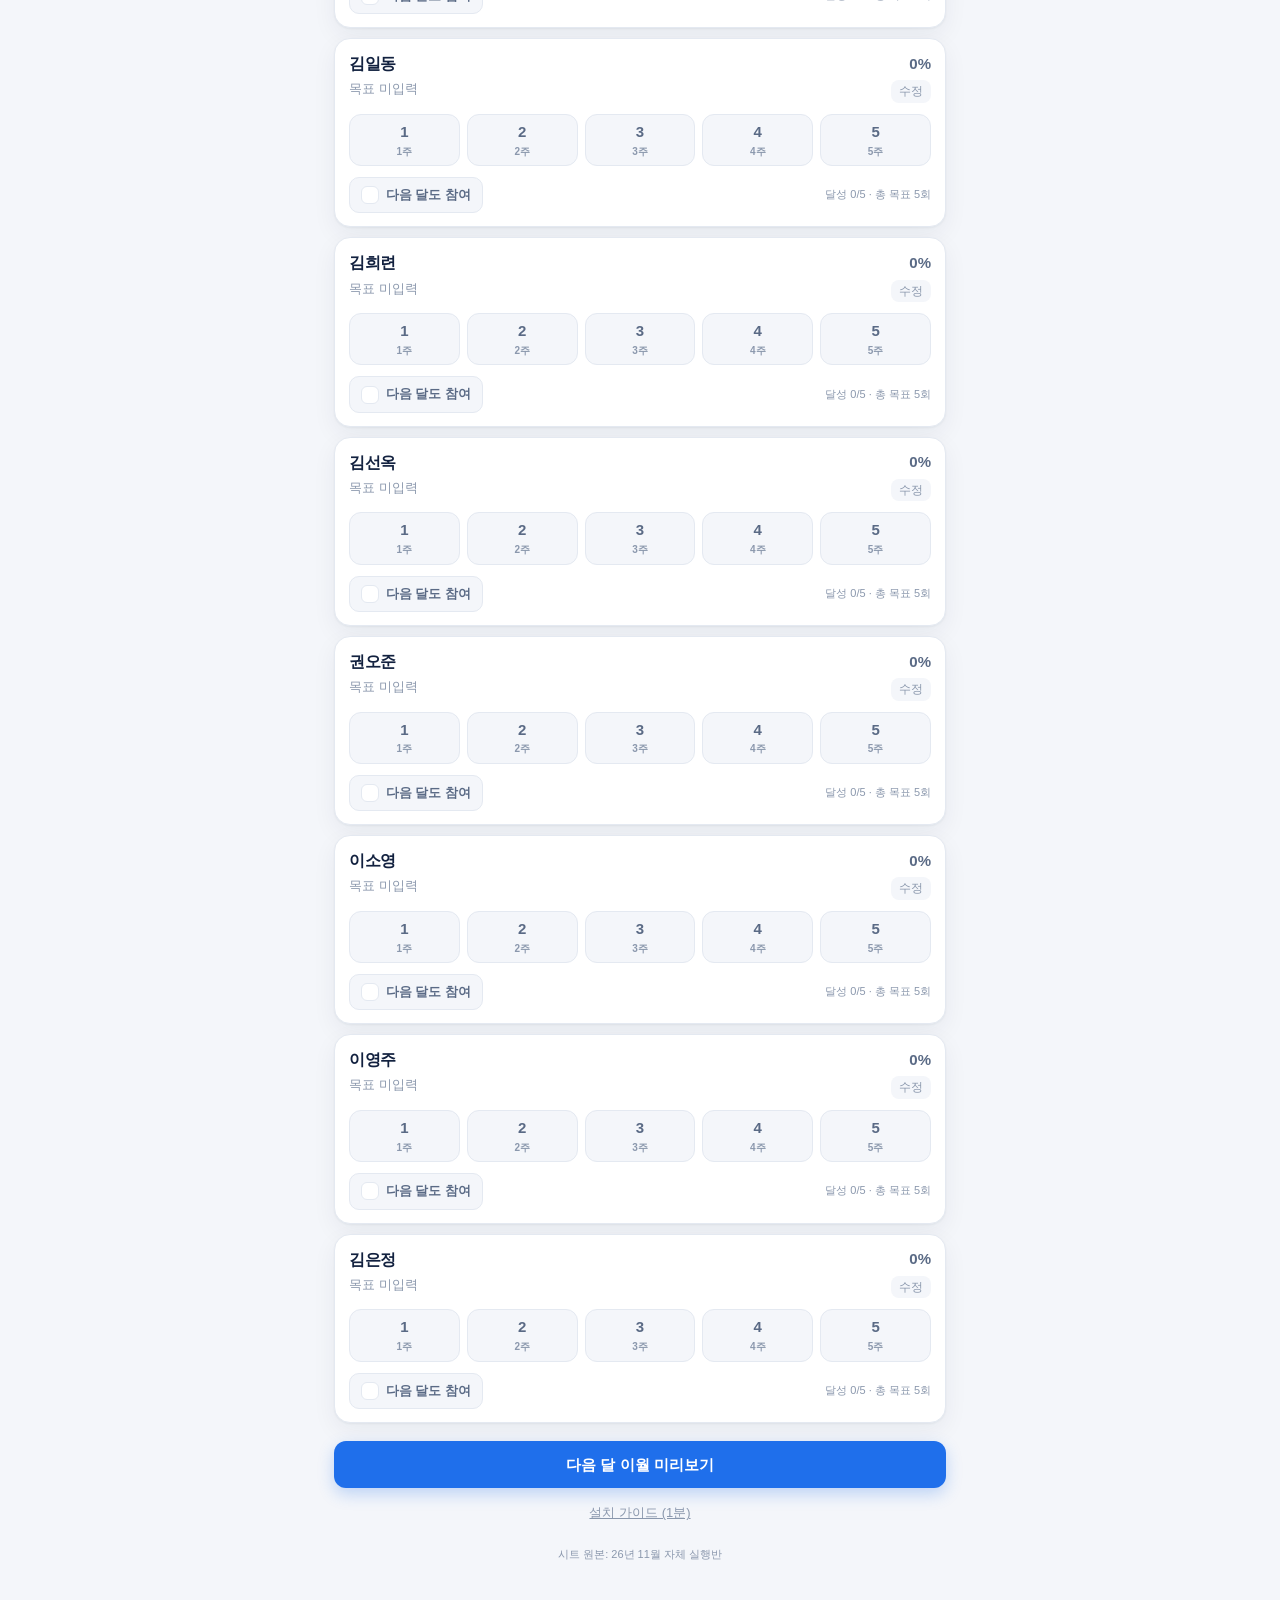
==== commit 0e9aef32: "feat: Code.gs 검증 하네스(dev/), 이월 총 목표 상한, 요약 카드 정리" ====
--- a/index.html
+++ b/index.html
@@ -5,7 +5,7 @@
 <meta name="viewport" content="width=device-width, initial-scale=1, viewport-fit=cover">
 <meta name="theme-color" content="#12213f">
 <title>자체 실행반</title>
-<link rel="stylesheet" href="assets/app.css?v=20261119b">
+<link rel="stylesheet" href="assets/app.css?v=20261119c">
 </head>
 <body>
 <div class="app">
@@ -185,7 +185,7 @@
 
 <div id="toast" class="toast" hidden></div>
 
-<script src="assets/snapshot.js?v=20261119b"></script>
-<script src="assets/app.js?v=20261119b"></script>
+<script src="assets/snapshot.js?v=20261119c"></script>
+<script src="assets/app.js?v=20261119c"></script>
 </body>
 </html>
--- a/assets/app.css
+++ b/assets/app.css
@@ -106,7 +106,7 @@
 .stat{background:var(--bg);border-radius:12px;padding:8px 10px}
 .stat strong{display:block;font-size:17px;letter-spacing:-.02em}
 .stat span{font-size:11px;color:var(--ink-3)}
-.stat-wide{grid-column:1 / -1;display:flex;align-items:baseline;gap:6px}
+.stat-wide{grid-column:auto;display:block}
 .stat-wide strong{font-size:12px;color:var(--ink-2);font-weight:600}
 
 /* 그래프 */
@@ -246,5 +246,5 @@
 @media (min-width:560px){
   .month-strip{margin:0 0 12px;padding:0}
   .summary-stats{grid-template-columns:1fr 1fr}
-  .stat-wide{flex-direction:row;align-items:baseline}
-}
+  .stat-wide{display:block}
+}
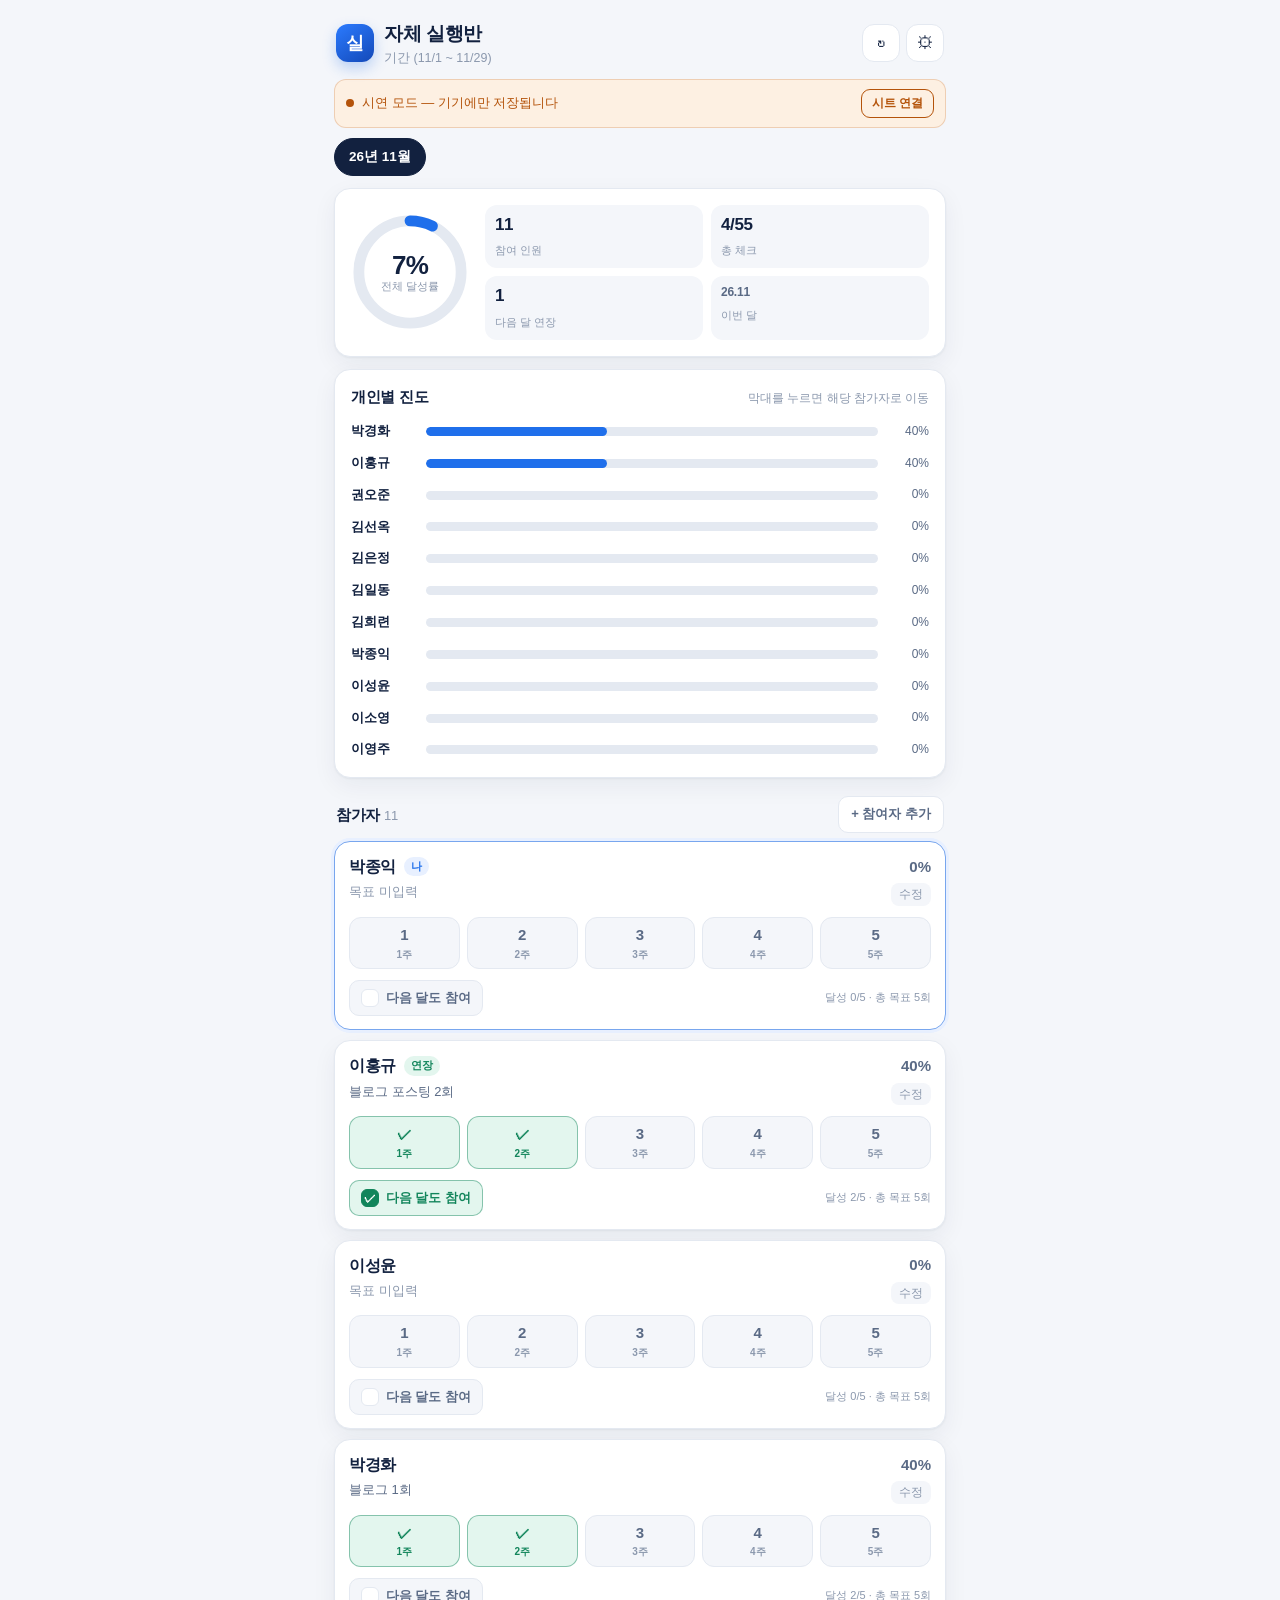
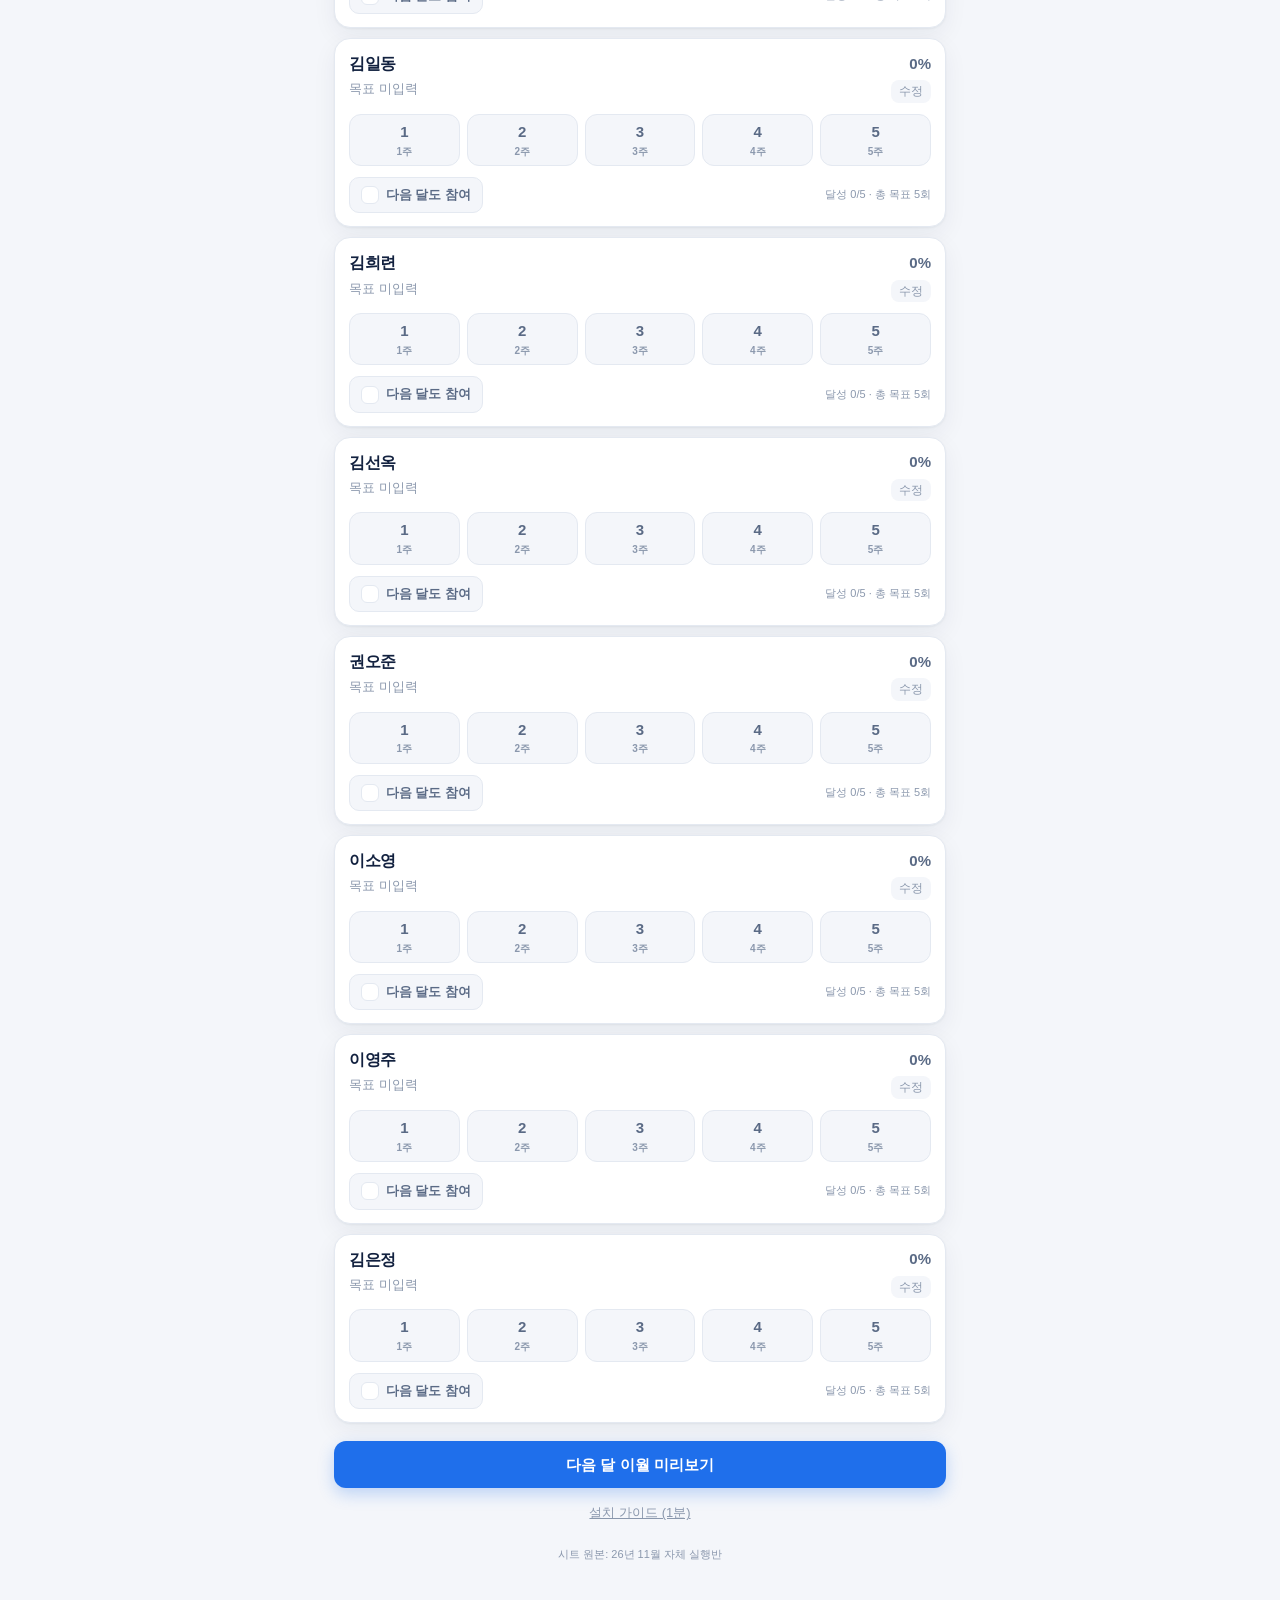
==== commit 3e1d9740: "chore: 내 이름 기본값, README 검증 절차 추가" ====
--- a/index.html
+++ b/index.html
@@ -5,7 +5,7 @@
 <meta name="viewport" content="width=device-width, initial-scale=1, viewport-fit=cover">
 <meta name="theme-color" content="#12213f">
 <title>자체 실행반</title>
-<link rel="stylesheet" href="assets/app.css?v=20261119c">
+<link rel="stylesheet" href="assets/app.css?v=20261119e">
 </head>
 <body>
 <div class="app">
@@ -185,7 +185,7 @@
 
 <div id="toast" class="toast" hidden></div>
 
-<script src="assets/snapshot.js?v=20261119c"></script>
-<script src="assets/app.js?v=20261119c"></script>
+<script src="assets/snapshot.js?v=20261119e"></script>
+<script src="assets/app.js?v=20261119e"></script>
 </body>
 </html>
